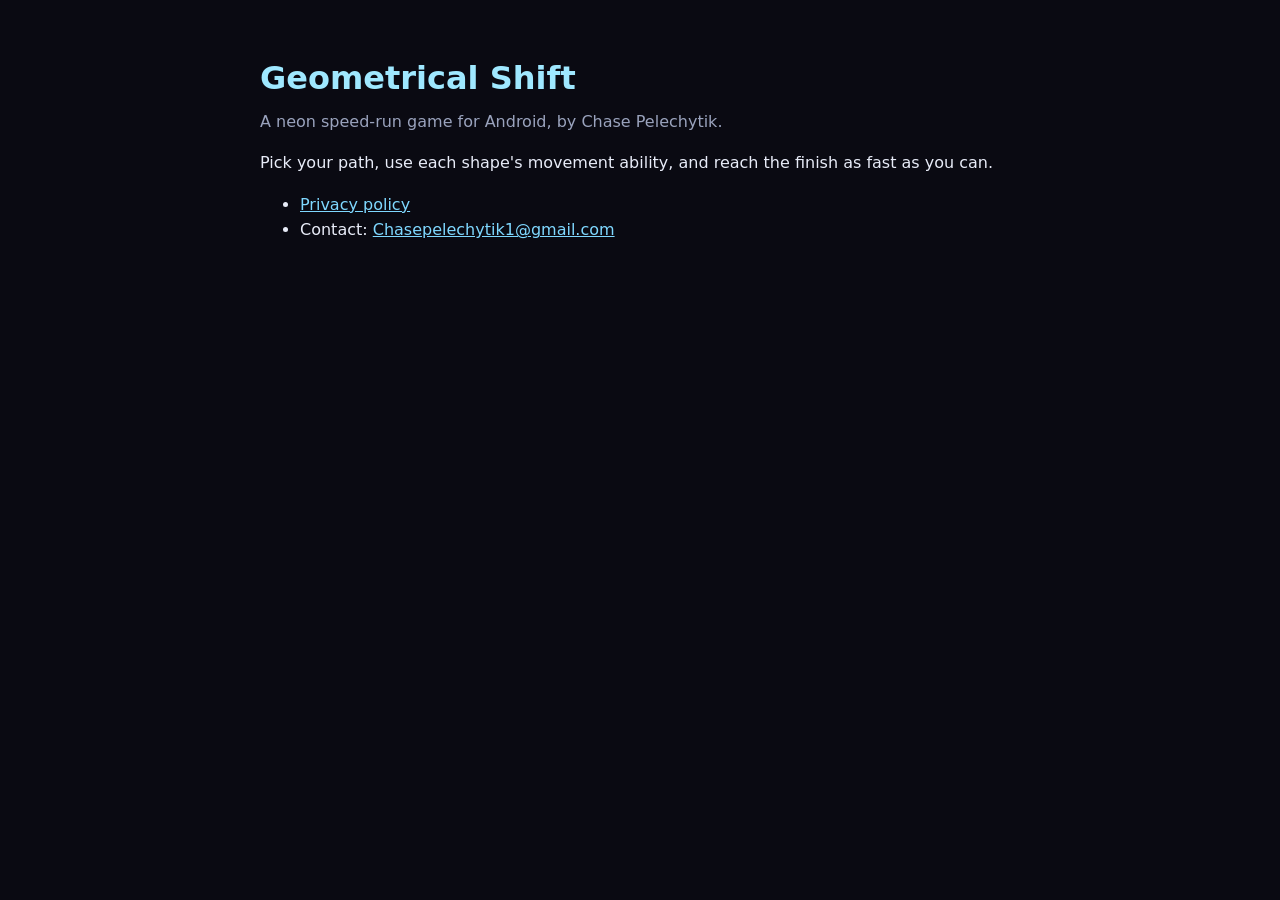
==== index.html @ 086a7ed7 "Add files via upload" ====
<!DOCTYPE html>
<html lang="en">
<head>
<meta charset="utf-8">
<meta name="viewport" content="width=device-width, initial-scale=1">
<title>Geometrical Shift</title>
<style>
	body { font-family: system-ui, -apple-system, Segoe UI, Roboto, sans-serif; max-width: 760px; margin: 0 auto;
		padding: 32px 20px 64px; line-height: 1.6; color: #e8ecf8; background: #0a0a12; }
	h1 { color: #9fe8ff; margin-bottom: 4px; }
	a { color: #7fd8ff; }
	.sub { color: #9aa3bd; margin-top: 0; }
</style>
</head>
<body>
<h1>Geometrical Shift</h1>
<p class="sub">A neon speed-run game for Android, by Chase Pelechytik.</p>
<p>Pick your path, use each shape's movement ability, and reach the finish as fast as you can.</p>
<ul>
	<li><a href="privacy.html">Privacy policy</a></li>
	<li>Contact: <a href="mailto:Chasepelechytik1@gmail.com">Chasepelechytik1@gmail.com</a></li>
</ul>
</body>
</html>
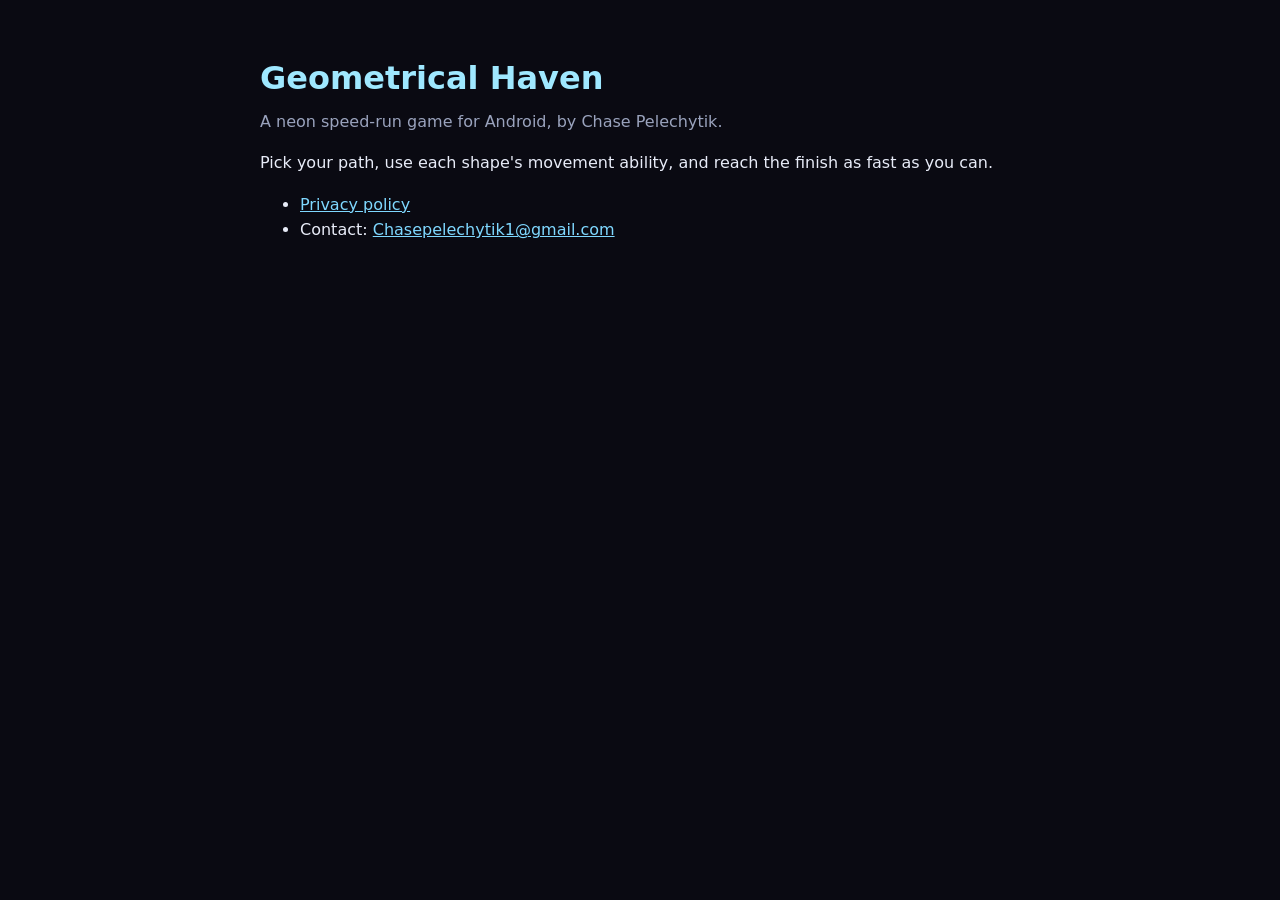
==== commit e790d8dd: "Add files via upload" ====
--- a/index.html
+++ b/index.html
@@ -3,7 +3,7 @@
 <head>
 <meta charset="utf-8">
 <meta name="viewport" content="width=device-width, initial-scale=1">
-<title>Geometrical Shift</title>
+<title>Geometrical Haven</title>
 <style>
 	body { font-family: system-ui, -apple-system, Segoe UI, Roboto, sans-serif; max-width: 760px; margin: 0 auto;
 		padding: 32px 20px 64px; line-height: 1.6; color: #e8ecf8; background: #0a0a12; }
@@ -13,7 +13,7 @@
 </style>
 </head>
 <body>
-<h1>Geometrical Shift</h1>
+<h1>Geometrical Haven</h1>
 <p class="sub">A neon speed-run game for Android, by Chase Pelechytik.</p>
 <p>Pick your path, use each shape's movement ability, and reach the finish as fast as you can.</p>
 <ul>
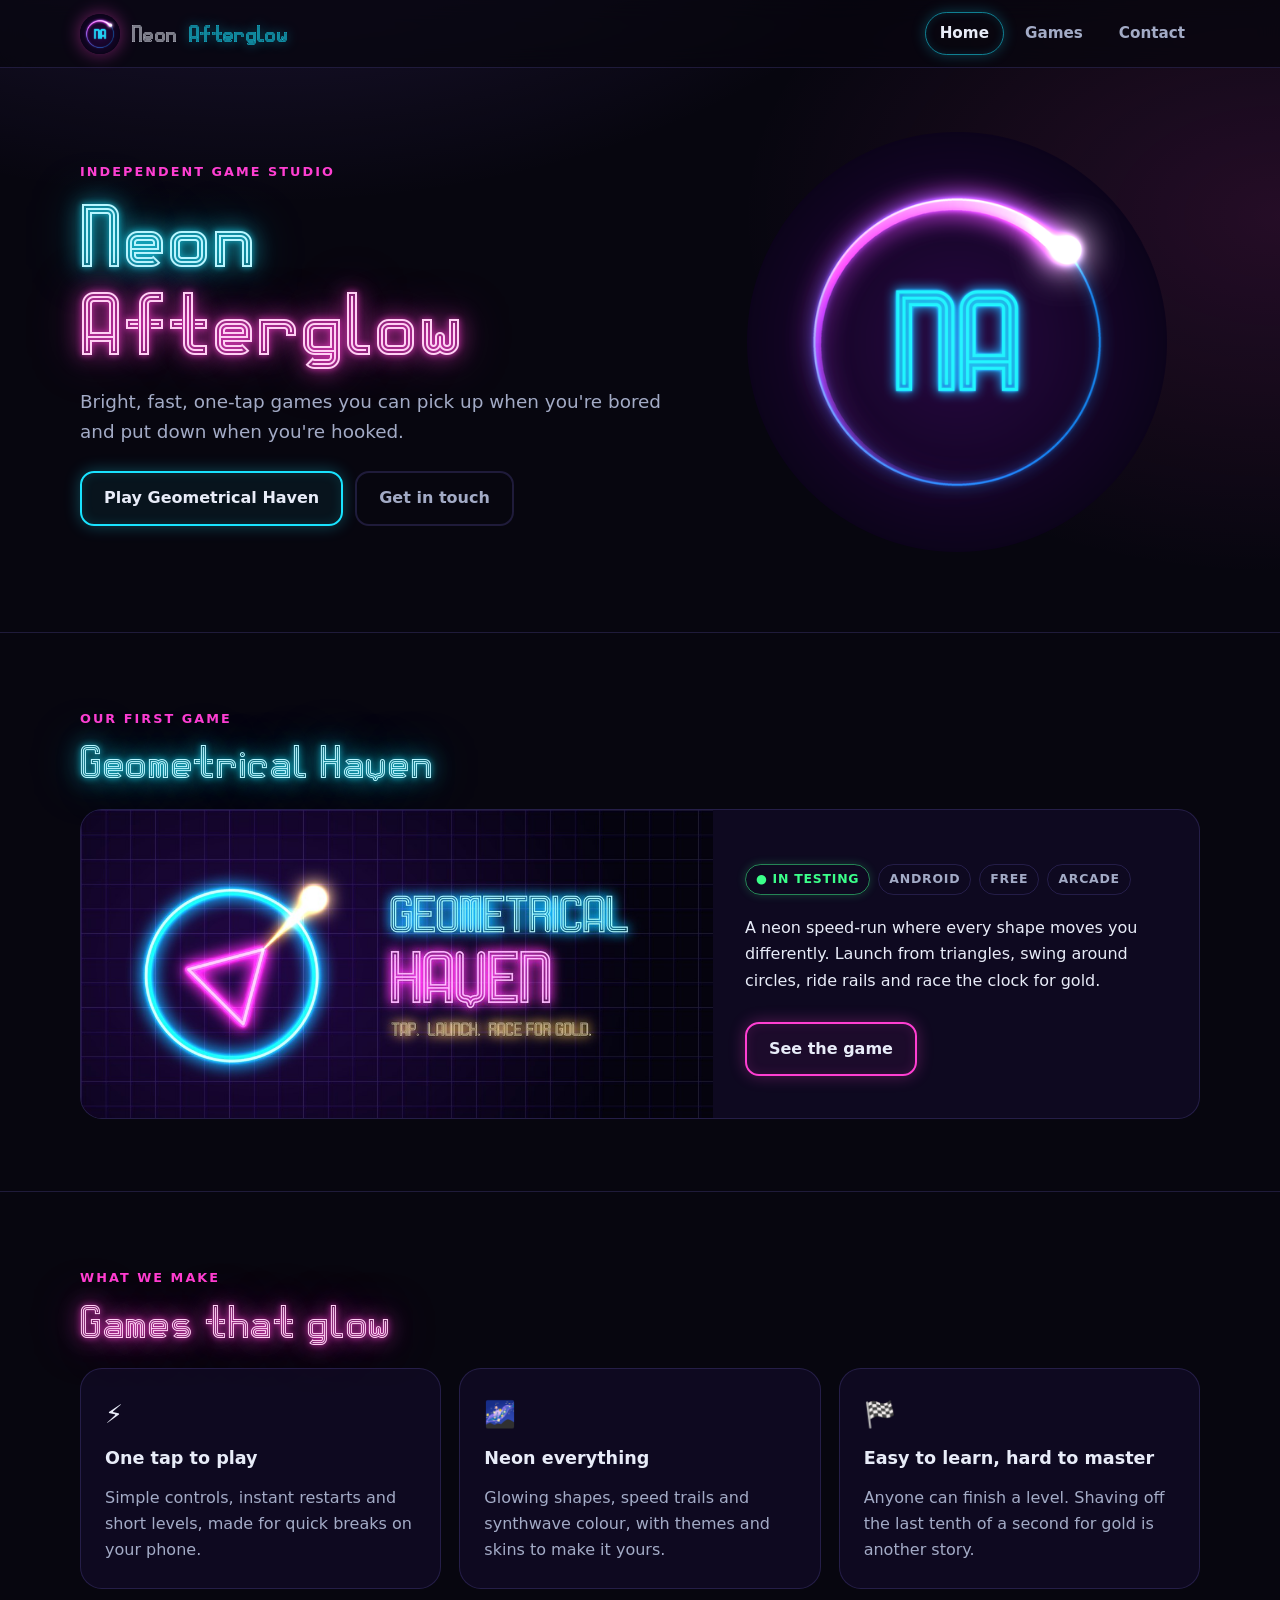
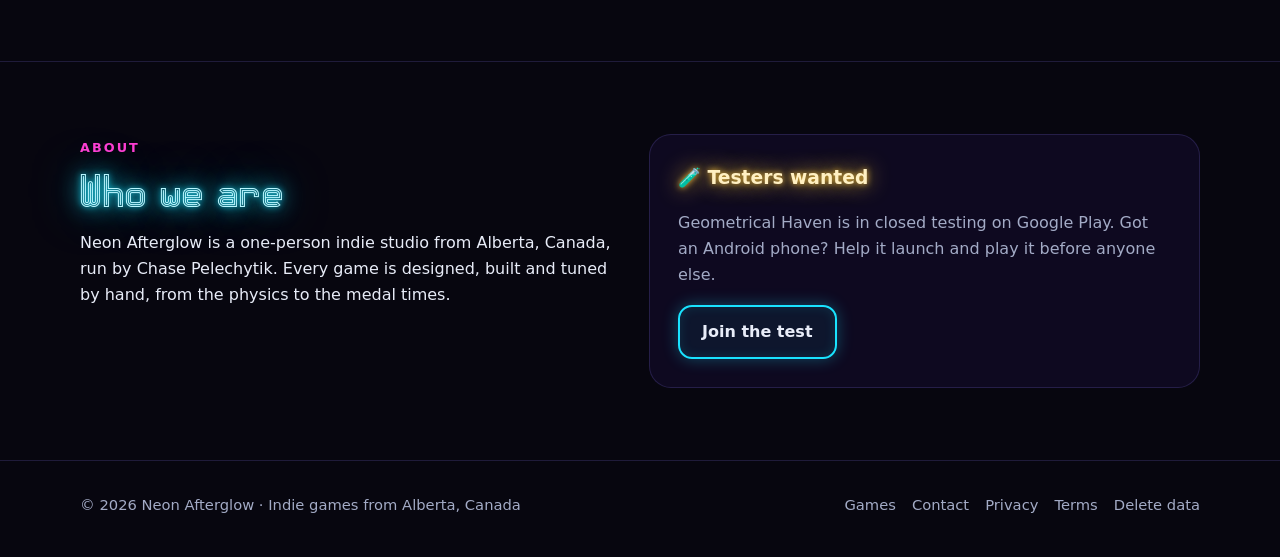
==== commit 6f2dff4e: "Add files via upload" ====
--- a/index.html
+++ b/index.html
@@ -3,22 +3,106 @@
 <head>
 <meta charset="utf-8">
 <meta name="viewport" content="width=device-width, initial-scale=1">
-<title>Geometrical Haven</title>
-<style>
-	body { font-family: system-ui, -apple-system, Segoe UI, Roboto, sans-serif; max-width: 760px; margin: 0 auto;
-		padding: 32px 20px 64px; line-height: 1.6; color: #e8ecf8; background: #0a0a12; }
-	h1 { color: #9fe8ff; margin-bottom: 4px; }
-	a { color: #7fd8ff; }
-	.sub { color: #9aa3bd; margin-top: 0; }
-</style>
+<title>Neon Afterglow: Indie games that glow</title>
+<meta name="description" content="Neon Afterglow makes bright, fast, one-tap games. Our first game, Geometrical Haven, is a neon speed-run for Android.">
+<meta name="theme-color" content="#07060f">
+<meta property="og:title" content="Neon Afterglow: Indie games that glow">
+<meta property="og:description" content="Neon Afterglow makes bright, fast, one-tap games. Our first game, Geometrical Haven, is a neon speed-run for Android.">
+<meta property="og:image" content="https://gtgplazed0.github.io/assets/gh-feature.jpg">
+<meta property="og:url" content="https://gtgplazed0.github.io/">
+<meta property="og:type" content="website">
+<meta name="twitter:card" content="summary_large_image">
+<link rel="icon" type="image/png" href="assets/favicon.png">
+<link rel="apple-touch-icon" href="assets/apple-touch-icon.png">
+<link rel="stylesheet" href="assets/style.css">
 </head>
 <body>
-<h1>Geometrical Haven</h1>
-<p class="sub">A neon speed-run game for Android, by Chase Pelechytik.</p>
-<p>Pick your path, use each shape's movement ability, and reach the finish as fast as you can.</p>
-<ul>
-	<li><a href="privacy.html">Privacy policy</a></li>
-	<li>Contact: <a href="mailto:Chasepelechytik1@gmail.com">Chasepelechytik1@gmail.com</a></li>
-</ul>
+<header class="site-header">
+	<div class="wrap">
+		<a class="brand" href="index.html"><img src="assets/logo.png" alt="">Neon <span>Afterglow</span></a>
+		<nav class="nav" aria-label="Main">
+			<a href="index.html" aria-current="page">Home</a>
+			<a href="games.html">Games</a>
+			<a href="contact.html">Contact</a>
+		</nav>
+	</div>
+</header>
+<main>
+<section class="hero">
+	<div class="wrap">
+		<div>
+			<span class="eyebrow">Independent game studio</span>
+			<h1 class="neon"><span class="glow-cyan">Neon</span> <span class="line2 glow-pink">Afterglow</span></h1>
+			<p class="lead">Bright, fast, one-tap games you can pick up when you're bored and put down when you're hooked.</p>
+			<div class="btns">
+				<a class="btn" href="geometrical-haven.html">Play Geometrical Haven</a>
+				<a class="btn ghost" href="contact.html">Get in touch</a>
+			</div>
+		</div>
+		<div class="orb"><img src="assets/logo.png" alt="Neon Afterglow logo: a neon ring with a glowing comet around the letters NA"></div>
+	</div>
+</section>
+
+<section>
+	<div class="wrap">
+		<span class="eyebrow">Our first game</span>
+		<h2 class="neon glow-cyan">Geometrical Haven</h2>
+		<div class="panel feature" style="margin-top:24px">
+			<a class="art" href="geometrical-haven.html"><img src="assets/gh-feature.jpg" alt="Geometrical Haven: a neon triangle launcher inside an orbit ring, with the ball streaking out"></a>
+			<div class="info">
+				<div class="tags">
+					<span class="tag live">● IN TESTING</span>
+					<span class="tag">ANDROID</span>
+					<span class="tag">FREE</span>
+					<span class="tag">ARCADE</span>
+				</div>
+				<p>A neon speed-run where every shape moves you differently. Launch from triangles, swing around circles, ride rails and race the clock for gold.</p>
+				<div class="btns" style="margin-top:12px">
+					<a class="btn pink" href="geometrical-haven.html">See the game</a>
+				</div>
+			</div>
+		</div>
+	</div>
+</section>
+
+<section>
+	<div class="wrap">
+		<span class="eyebrow">What we make</span>
+		<h2 class="neon glow-pink">Games that glow</h2>
+		<div class="cards" style="margin-top:24px">
+			<div class="card"><div class="ico">⚡</div><h3>One tap to play</h3><p>Simple controls, instant restarts and short levels, made for quick breaks on your phone.</p></div>
+			<div class="card"><div class="ico">🌌</div><h3>Neon everything</h3><p>Glowing shapes, speed trails and synthwave colour, with themes and skins to make it yours.</p></div>
+			<div class="card"><div class="ico">🏁</div><h3>Easy to learn, hard to master</h3><p>Anyone can finish a level. Shaving off the last tenth of a second for gold is another story.</p></div>
+		</div>
+	</div>
+</section>
+
+<section>
+	<div class="wrap two">
+		<div>
+			<span class="eyebrow">About</span>
+			<h2 class="neon glow-cyan">Who we are</h2>
+			<p>Neon Afterglow is a one-person indie studio from Alberta, Canada, run by Chase Pelechytik. Every game is designed, built and tuned by hand, from the physics to the medal times.</p>
+		</div>
+		<div class="panel">
+			<h3 class="glow-gold">🧪 Testers wanted</h3>
+			<p style="color:var(--dim)">Geometrical Haven is in closed testing on Google Play. Got an Android phone? Help it launch and play it before anyone else.</p>
+			<div class="btns" style="margin-top:12px"><a class="btn" href="contact.html#test">Join the test</a></div>
+		</div>
+	</div>
+</section>
+</main>
+<footer class="site-footer">
+	<div class="wrap">
+		<div>© 2026 Neon Afterglow · Indie games from Alberta, Canada</div>
+		<nav aria-label="Footer">
+			<a href="games.html">Games</a>
+			<a href="contact.html">Contact</a>
+			<a href="privacy.html">Privacy</a>
+			<a href="terms.html">Terms</a>
+			<a href="delete-data.html">Delete data</a>
+		</nav>
+	</div>
+</footer>
 </body>
 </html>
--- a/assets/style.css
+++ b/assets/style.css
@@ -0,0 +1,284 @@
+/* Neon Afterglow: shared site styles */
+@font-face {
+	font-family: "Ryga";
+	src: url("Ryga.ttf") format("truetype");
+	font-display: swap;
+}
+
+:root {
+	--bg: #07060f;
+	--bg-2: #110a24;
+	--panel: rgba(18, 12, 40, 0.72);
+	--line: rgba(140, 120, 255, 0.18);
+	--text: #e8ecf8;
+	--dim: #a3abc6;
+	--cyan: #19e3ff;
+	--pink: #ff3fd2;
+	--violet: #8b5cff;
+	--gold: #ffc83c;
+	--green: #3cff8a;
+	--radius: 22px;
+	--max: 1120px;
+}
+
+* { box-sizing: border-box; }
+html { scroll-behavior: smooth; background: var(--bg); }
+body {
+	margin: 0;
+	font-family: system-ui, -apple-system, "Segoe UI", Roboto, sans-serif;
+	color: var(--text);
+	background:
+		radial-gradient(1200px 700px at 20% -10%, rgba(139, 92, 255, 0.22), transparent 60%),
+		radial-gradient(900px 600px at 100% 10%, rgba(255, 63, 210, 0.12), transparent 60%),
+		linear-gradient(var(--bg), var(--bg));
+	line-height: 1.65;
+	min-height: 100vh;
+	display: flex;
+	flex-direction: column;
+}
+/* faint neon grid */
+body::before {
+	content: "";
+	position: fixed;
+	inset: 0;
+	pointer-events: none;
+	background-image:
+		linear-gradient(rgba(120, 90, 255, 0.07) 1px, transparent 1px),
+		linear-gradient(90deg, rgba(120, 90, 255, 0.07) 1px, transparent 1px);
+	background-size: 56px 56px;
+	mask-image: linear-gradient(to bottom, black, transparent 85%);
+	-webkit-mask-image: linear-gradient(to bottom, black, transparent 85%);
+	z-index: -1;
+}
+
+a { color: var(--cyan); text-decoration: none; }
+a:hover { text-decoration: underline; }
+img { max-width: 100%; display: block; }
+main { flex: 1; }
+.wrap { width: min(var(--max), 100% - 40px); margin: 0 auto; }
+
+/* ---------- header ---------- */
+.site-header {
+	position: sticky;
+	top: 0;
+	z-index: 10;
+	backdrop-filter: blur(12px);
+	-webkit-backdrop-filter: blur(12px);
+	background: rgba(7, 6, 15, 0.72);
+	border-bottom: 1px solid var(--line);
+}
+.site-header .wrap {
+	display: flex;
+	align-items: center;
+	justify-content: space-between;
+	gap: 16px;
+	padding: 12px 0;
+	flex-wrap: wrap;
+}
+.brand {
+	display: flex;
+	align-items: center;
+	gap: 12px;
+	color: var(--text);
+	font-family: "Ryga", system-ui, sans-serif;
+	font-size: 1.35rem;
+	letter-spacing: 0.06em;
+}
+.brand:hover { text-decoration: none; }
+.brand img { width: 40px; height: 40px; border-radius: 50%; box-shadow: 0 0 18px rgba(255, 63, 210, 0.45); }
+.brand span { color: var(--cyan); text-shadow: 0 0 12px rgba(25, 227, 255, 0.6); }
+.nav { display: flex; gap: 6px; flex-wrap: wrap; }
+.nav a {
+	color: var(--dim);
+	padding: 8px 14px;
+	border-radius: 999px;
+	border: 1px solid transparent;
+	font-weight: 600;
+	font-size: 0.95rem;
+}
+.nav a:hover { color: var(--text); text-decoration: none; border-color: var(--line); }
+.nav a[aria-current="page"] {
+	color: var(--text);
+	border-color: rgba(25, 227, 255, 0.55);
+	box-shadow: 0 0 14px rgba(25, 227, 255, 0.25), inset 0 0 10px rgba(25, 227, 255, 0.12);
+}
+
+/* ---------- type ---------- */
+.neon {
+	font-family: "Ryga", system-ui, sans-serif;
+	font-weight: normal;
+	letter-spacing: 0.04em;
+	line-height: 1.1;
+}
+.glow-cyan { color: #b9f6ff; text-shadow: 0 0 6px var(--cyan), 0 0 22px var(--cyan), 0 0 48px rgba(25, 227, 255, 0.5); }
+.glow-pink { color: #ffd1f4; text-shadow: 0 0 6px var(--pink), 0 0 22px var(--pink), 0 0 48px rgba(255, 63, 210, 0.5); }
+.glow-gold { color: #fff0c2; text-shadow: 0 0 6px var(--gold), 0 0 22px var(--gold); }
+h1, h2, h3 { margin: 0 0 12px; }
+h2.neon { font-size: clamp(1.8rem, 4vw, 2.6rem); }
+.lead { font-size: 1.15rem; color: var(--dim); max-width: 60ch; }
+.eyebrow {
+	display: inline-block;
+	font-size: 0.8rem;
+	font-weight: 700;
+	letter-spacing: 0.16em;
+	text-transform: uppercase;
+	color: var(--pink);
+	margin-bottom: 10px;
+}
+
+/* ---------- buttons ---------- */
+.btns { display: flex; gap: 12px; flex-wrap: wrap; margin-top: 24px; }
+.btn {
+	display: inline-flex;
+	align-items: center;
+	gap: 8px;
+	padding: 12px 22px;
+	border-radius: 14px;
+	font-weight: 700;
+	color: var(--text);
+	border: 2px solid var(--cyan);
+	background: rgba(25, 227, 255, 0.06);
+	box-shadow: 0 0 16px rgba(25, 227, 255, 0.3), inset 0 0 12px rgba(25, 227, 255, 0.12);
+	transition: transform 0.15s, box-shadow 0.15s;
+}
+.btn:hover { text-decoration: none; transform: translateY(-2px); box-shadow: 0 0 26px rgba(25, 227, 255, 0.5), inset 0 0 14px rgba(25, 227, 255, 0.2); }
+.btn.pink { border-color: var(--pink); background: rgba(255, 63, 210, 0.06); box-shadow: 0 0 16px rgba(255, 63, 210, 0.3), inset 0 0 12px rgba(255, 63, 210, 0.12); }
+.btn.pink:hover { box-shadow: 0 0 26px rgba(255, 63, 210, 0.55), inset 0 0 14px rgba(255, 63, 210, 0.2); }
+.btn.ghost { border-color: var(--line); box-shadow: none; background: transparent; color: var(--dim); }
+.btn.ghost:hover { color: var(--text); border-color: var(--violet); }
+
+/* ---------- sections ---------- */
+section { padding: 72px 0; }
+section + section { border-top: 1px solid var(--line); }
+.panel {
+	background: var(--panel);
+	border: 1px solid var(--line);
+	border-radius: var(--radius);
+	padding: 28px;
+}
+
+/* ---------- hero ---------- */
+.hero { padding: 64px 0 80px; }
+.hero .wrap { display: grid; grid-template-columns: 1.1fr 0.9fr; gap: 40px; align-items: center; }
+.hero h1 { font-size: clamp(2.6rem, 7vw, 5rem); }
+.hero h1 .line2 { display: block; }
+.orb {
+	position: relative;
+	width: min(420px, 80vw);
+	aspect-ratio: 1;
+	margin: 0 auto;
+}
+.orb img { width: 100%; border-radius: 50%; }
+.orb img { animation: pulse 4s ease-in-out infinite; }
+@keyframes pulse {
+	0%, 100% { box-shadow: 0 0 40px rgba(255, 63, 210, 0.35), 0 0 90px rgba(139, 92, 255, 0.25); }
+	50% { box-shadow: 0 0 60px rgba(25, 227, 255, 0.45), 0 0 120px rgba(255, 63, 210, 0.3); }
+}
+
+/* ---------- game feature card ---------- */
+.feature {
+	display: grid;
+	grid-template-columns: 1.3fr 1fr;
+	gap: 0;
+	overflow: hidden;
+	padding: 0;
+}
+.feature .art { background: #000; }
+.feature .art img { width: 100%; height: 100%; object-fit: cover; }
+.feature .info { padding: 32px; display: flex; flex-direction: column; justify-content: center; }
+.tags { display: flex; gap: 8px; flex-wrap: wrap; margin: 12px 0 4px; }
+.tag {
+	font-size: 0.78rem;
+	font-weight: 700;
+	letter-spacing: 0.06em;
+	padding: 4px 10px;
+	border-radius: 999px;
+	border: 1px solid var(--line);
+	color: var(--dim);
+}
+.tag.live { color: var(--green); border-color: rgba(60, 255, 138, 0.5); box-shadow: 0 0 10px rgba(60, 255, 138, 0.2); }
+
+/* ---------- grids ---------- */
+.cards { display: grid; grid-template-columns: repeat(3, 1fr); gap: 18px; }
+.card { background: var(--panel); border: 1px solid var(--line); border-radius: var(--radius); padding: 24px; }
+.card h3 { font-size: 1.1rem; }
+.card p { color: var(--dim); margin: 0; }
+.card .ico { font-size: 1.6rem; margin-bottom: 8px; }
+
+.shots {
+	display: grid;
+	grid-auto-flow: column;
+	grid-auto-columns: minmax(200px, 1fr);
+	gap: 16px;
+	overflow-x: auto;
+	padding: 6px 4px 18px;
+	scroll-snap-type: x mandatory;
+}
+.shots figure { margin: 0; scroll-snap-align: start; }
+.shots img {
+	border-radius: 18px;
+	border: 2px solid rgba(25, 227, 255, 0.45);
+	box-shadow: 0 0 22px rgba(25, 227, 255, 0.18);
+}
+.shots figcaption { color: var(--dim); font-size: 0.9rem; text-align: center; margin-top: 8px; }
+
+.game-head { display: flex; gap: 24px; align-items: center; flex-wrap: wrap; }
+.game-head img { width: 112px; height: 112px; border-radius: 26px; box-shadow: 0 0 28px rgba(255, 63, 210, 0.35); }
+
+.list-check { list-style: none; padding: 0; margin: 0; display: grid; gap: 10px; }
+.list-check li { padding-left: 28px; position: relative; }
+.list-check li::before { content: "◆"; position: absolute; left: 0; color: var(--pink); text-shadow: 0 0 8px var(--pink); }
+
+.levels { display: grid; grid-template-columns: repeat(auto-fill, minmax(190px, 1fr)); gap: 10px; counter-reset: lv; }
+.levels span {
+	counter-increment: lv;
+	padding: 10px 14px;
+	border-radius: 12px;
+	border: 1px solid var(--line);
+	background: rgba(255, 255, 255, 0.02);
+}
+.levels span::before { content: counter(lv) ". "; color: var(--cyan); font-weight: 700; }
+
+.two { display: grid; grid-template-columns: 1fr 1fr; gap: 18px; }
+
+/* ---------- contact ---------- */
+.contact-big {
+	font-size: clamp(1.1rem, 3vw, 1.6rem);
+	font-weight: 700;
+	word-break: break-all;
+}
+details { border-bottom: 1px solid var(--line); padding: 14px 0; }
+details summary { cursor: pointer; font-weight: 700; }
+details p { color: var(--dim); margin: 10px 0 0; }
+
+/* ---------- legal pages ---------- */
+.legal { max-width: 780px; margin: 0 auto; padding: 48px 20px 72px; }
+.legal h1 { color: #b9f6ff; text-shadow: 0 0 18px rgba(25, 227, 255, 0.5); margin-bottom: 4px; }
+.legal h2 { color: var(--gold); margin-top: 36px; }
+.legal .updated { color: var(--dim); margin-top: 0; }
+.legal li { margin: 6px 0; }
+
+/* ---------- footer ---------- */
+.site-footer { border-top: 1px solid var(--line); padding: 32px 0 40px; color: var(--dim); font-size: 0.92rem; }
+.site-footer .wrap { display: flex; justify-content: space-between; gap: 18px; flex-wrap: wrap; align-items: center; }
+.site-footer nav { display: flex; gap: 16px; flex-wrap: wrap; }
+.site-footer a { color: var(--dim); }
+.site-footer a:hover { color: var(--text); }
+
+/* ---------- responsive ---------- */
+@media (max-width: 860px) {
+	.hero .wrap, .feature, .two { grid-template-columns: 1fr; }
+	.hero { text-align: center; }
+	.hero .lead { margin: 0 auto; }
+	.hero .btns { justify-content: center; }
+	.cards { grid-template-columns: 1fr; }
+	section { padding: 56px 0; }
+}
+@media (max-width: 520px) {
+	.brand { font-size: 1.1rem; }
+	.nav a { padding: 6px 10px; font-size: 0.9rem; }
+}
+@media (prefers-reduced-motion: reduce) {
+	.orb img { animation: none; }
+	html { scroll-behavior: auto; }
+}
